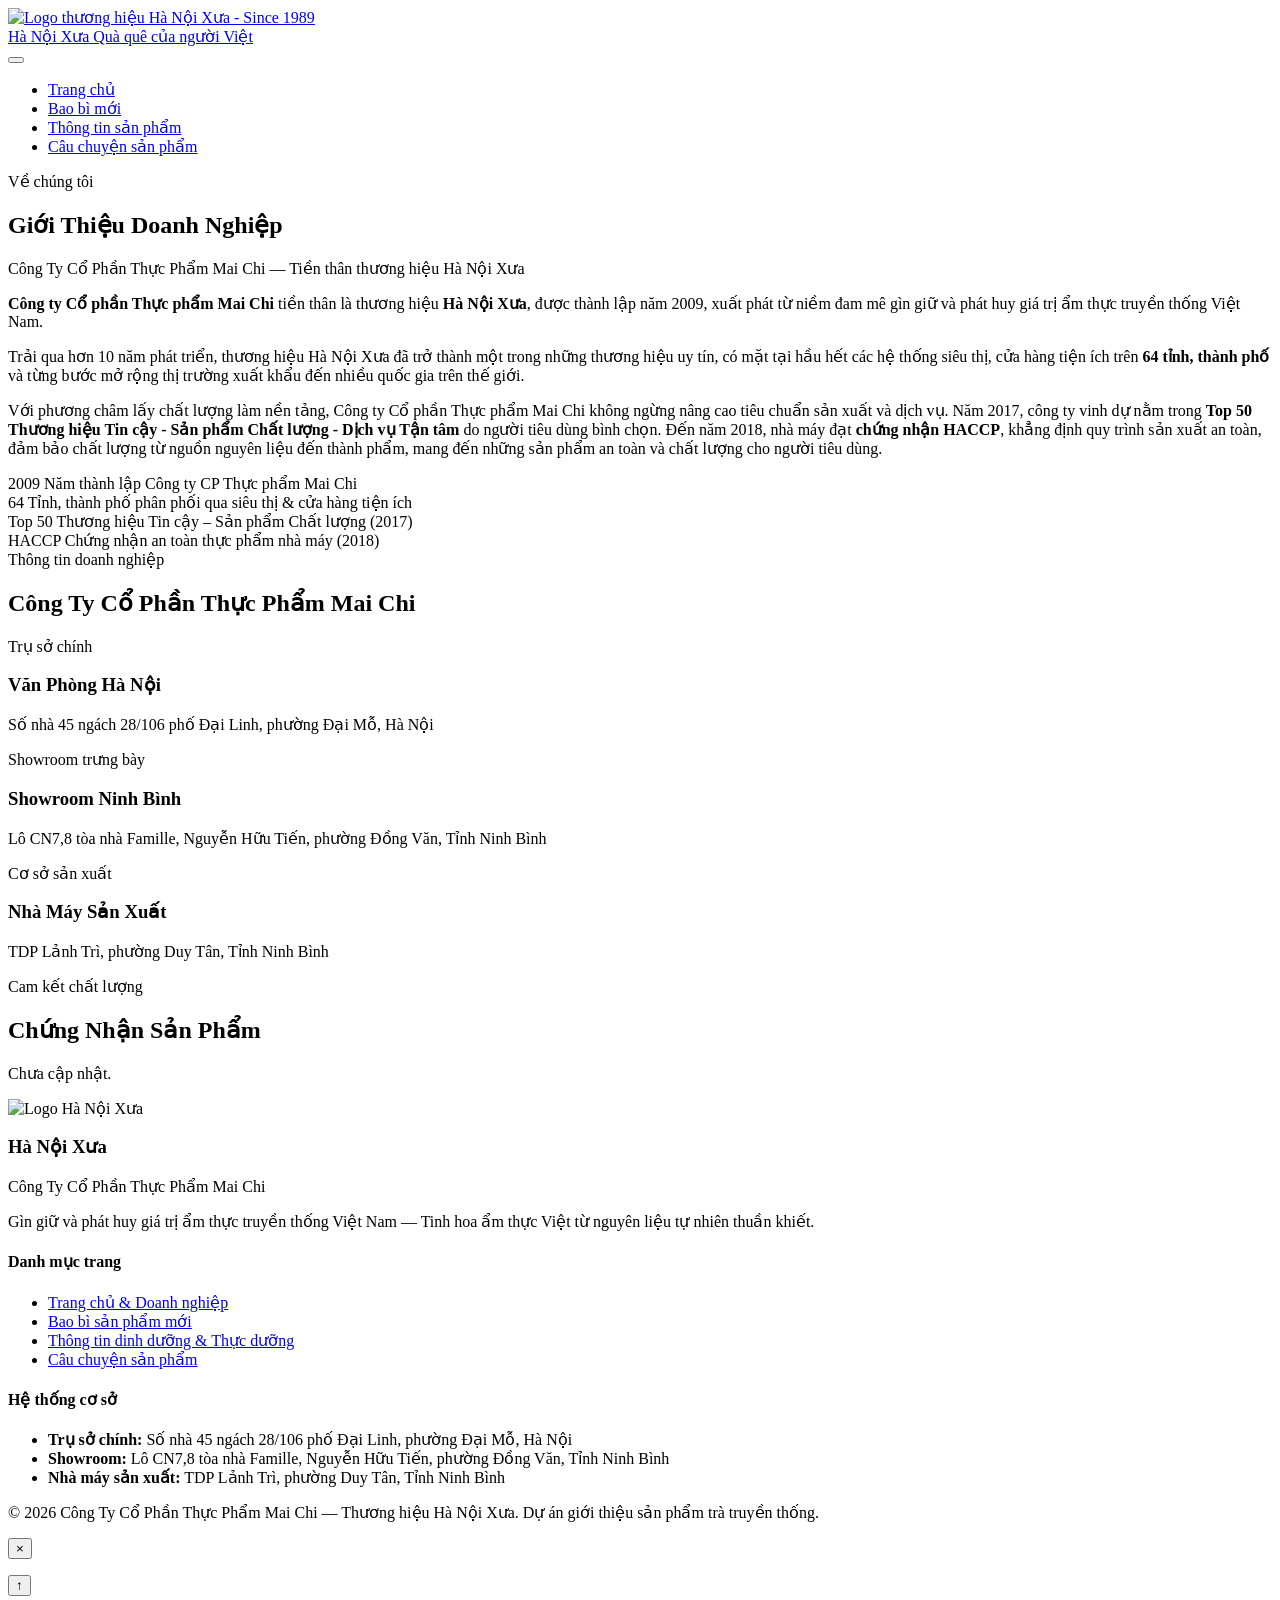
==== index.html @ a82b5b1c "index update" ====
<!DOCTYPE html>
<html lang="vi">
<head>
  <meta charset="UTF-8">
  <meta name="viewport" content="width=device-width, initial-scale=1.0">
  <meta name="description" content="Giới thiệu Công ty Cổ phần Thực phẩm Mai Chi và thương hiệu trà truyền thống Hà Nội Xưa - Quà quê của người Việt.">
  <title>Hà Nội Xưa | Công Ty Cổ Phần Thực Phẩm Mai Chi</title>
  <link rel="icon" href="./assets/images/logo-ha-noi-xua.png?v=2">
  <!-- Google Fonts: Playfair Display (tiêu đề cổ điển) & Be Vietnam Pro (nội dung tiếng Việt) -->
  <link rel="preconnect" href="https://fonts.googleapis.com">
  <link rel="preconnect" href="https://fonts.gstatic.com" crossorigin>
  <link href="https://fonts.googleapis.com/css2?family=Be+Vietnam+Pro:wght@400;500;600;700&family=Playfair+Display:ital,wght@0,600;0,700;1,600&display=swap" rel="stylesheet">
  <!-- Stylesheets (sẽ bổ sung chi tiết ở bước tiếp theo) -->
  <link rel="stylesheet" href="./css/reset.css">
  <link rel="stylesheet" href="./css/variables.css">
  <link rel="stylesheet" href="./css/global.css">
  <link rel="stylesheet" href="./css/pages.css">
</head>
<body>
  <header class="site-header" id="siteHeader">
    <div class="container header-inner">
      <a href="index.html" class="brand-logo" aria-label="Trang chủ Hà Nội Xưa">
        <img src="./assets/images/logo-ha-noi-xua.png" alt="Logo thương hiệu Hà Nội Xưa - Since 1989" width="56" height="56">
        <div class="brand-text">
          <span class="brand-name">Hà Nội Xưa</span>
          <span class="brand-tagline">Quà quê của người Việt</span>
        </div>
      </a>

      <button class="nav-toggle" id="navToggle" type="button" aria-label="Mở menu điều hướng" aria-expanded="false" aria-controls="primaryNav">
        <span class="hamburger-line"></span>
        <span class="hamburger-line"></span>
        <span class="hamburger-line"></span>
      </button>

      <nav class="primary-nav" id="primaryNav" aria-label="Điều hướng chính">
        <ul class="nav-list">
          <li class="nav-item"><a href="index.html" class="nav-link active" aria-current="page">Trang chủ</a></li>
          <li class="nav-item"><a href="newProPack.html" class="nav-link">Bao bì mới</a></li>
          <li class="nav-item"><a href="productInfo.html" class="nav-link">Thông tin sản phẩm</a></li>
          <li class="nav-item"><a href="productStory.html" class="nav-link">Câu chuyện sản phẩm</a></li>
        </ul>
      </nav>
    </div>
  </header>

  <main id="mainContent">
    <!-- Giới thiệu doanh nghiệp -->
    <section class="section about-section" id="about">
      <div class="container">
        <div class="section-header" data-reveal>
          <span class="section-tag">Về chúng tôi</span>
          <h1 class="section-title">Giới Thiệu Doanh Nghiệp</h1>
          <p class="section-subtitle">Công Ty Cổ Phần Thực Phẩm Mai Chi — Tiền thân thương hiệu Hà Nội Xưa</p>
        </div>

        <div class="about-grid">
          <div class="about-story" data-reveal>
            <p>
              <strong>Công ty Cổ phần Thực phẩm Mai Chi</strong> tiền thân là thương hiệu <strong>Hà Nội Xưa</strong>, được thành lập năm 2009, xuất phát từ niềm đam mê gìn giữ và phát huy giá trị ẩm thực truyền thống Việt Nam.
            </p>
            <p>
              Trải qua hơn 10 năm phát triển, thương hiệu Hà Nội Xưa đã trở thành một trong những thương hiệu uy tín, có mặt tại hầu hết các hệ thống siêu thị, cửa hàng tiện ích trên <strong>64 tỉnh, thành phố</strong> và từng bước mở rộng thị trường xuất khẩu đến nhiều quốc gia trên thế giới.
            </p>
            <p>
              Với phương châm lấy chất lượng làm nền tảng, Công ty Cổ phần Thực phẩm Mai Chi không ngừng nâng cao tiêu chuẩn sản xuất và dịch vụ. Năm 2017, công ty vinh dự nằm trong <strong>Top 50 Thương hiệu Tin cậy - Sản phẩm Chất lượng - Dịch vụ Tận tâm</strong> do người tiêu dùng bình chọn. Đến năm 2018, nhà máy đạt <strong>chứng nhận HACCP</strong>, khẳng định quy trình sản xuất an toàn, đảm bảo chất lượng từ nguồn nguyên liệu đến thành phẩm, mang đến những sản phẩm an toàn và chất lượng cho người tiêu dùng.
            </p>
          </div>

          <aside class="about-highlights" data-reveal aria-label="Các con số nổi bật">
            <div class="stat-card">
              <span class="stat-number">2009</span>
              <span class="stat-label">Năm thành lập Công ty CP Thực phẩm Mai Chi</span>
            </div>
            <div class="stat-card">
              <span class="stat-number">64</span>
              <span class="stat-label">Tỉnh, thành phố phân phối qua siêu thị &amp; cửa hàng tiện ích</span>
            </div>
            <div class="stat-card">
              <span class="stat-number">Top 50</span>
              <span class="stat-label">Thương hiệu Tin cậy – Sản phẩm Chất lượng (2017)</span>
            </div>
            <div class="stat-card">
              <span class="stat-number">HACCP</span>
              <span class="stat-label">Chứng nhận an toàn thực phẩm nhà máy (2018)</span>
            </div>
          </aside>
        </div>
      </div>
    </section>

    <!-- Tên & Địa chỉ doanh nghiệp -->
    <section class="section locations-section" id="locations">
      <div class="container">
        <div class="section-header" data-reveal>
          <span class="section-tag">Thông tin doanh nghiệp</span>
          <h2 class="section-title">Công Ty Cổ Phần Thực Phẩm Mai Chi</h2>
        </div>

        <div class="locations-grid">
          <article class="location-card" data-reveal>
            <span class="location-type">Trụ sở chính</span>
            <h3>Văn Phòng Hà Nội</h3>
            <p>Số nhà 45 ngách 28/106 phố Đại Linh, phường Đại Mỗ, Hà Nội</p>
          </article>

          <article class="location-card" data-reveal>
            <span class="location-type">Showroom trưng bày</span>
            <h3>Showroom Ninh Bình</h3>
            <p>Lô CN7,8 tòa nhà Famille, Nguyễn Hữu Tiến, phường Đồng Văn, Tỉnh Ninh Bình</p>
          </article>

          <article class="location-card" data-reveal>
            <span class="location-type">Cơ sở sản xuất</span>
            <h3>Nhà Máy Sản Xuất</h3>
            <p>TDP Lảnh Trì, phường Duy Tân, Tỉnh Ninh Bình</p>
          </article>
        </div>
      </div>
    </section>

    <!-- Chứng nhận sản phẩm -->
    <section class="section cert-section" id="certifications">
      <div class="container">
        <div class="section-header" data-reveal>
          <span class="section-tag">Cam kết chất lượng</span>
          <h2 class="section-title">Chứng Nhận Sản Phẩm</h2>
          <p class="placeholder-note">Chưa cập nhật.</p>
        </div>
      </div>
    </section>
  </main>

  <footer class="site-footer" id="siteFooter">
    <div class="container footer-grid">
      <div class="footer-brand">
        <div class="footer-logo-wrap">
          <img src="./assets/images/logo-ha-noi-xua.png" alt="Logo Hà Nội Xưa" width="64" height="64">
          <div>
            <h3 class="footer-title">Hà Nội Xưa</h3>
            <p class="footer-subtitle">Công Ty Cổ Phần Thực Phẩm Mai Chi</p>
          </div>
        </div>
        <p class="footer-desc">
          Gìn giữ và phát huy giá trị ẩm thực truyền thống Việt Nam — Tinh hoa ẩm thực Việt từ nguyên liệu tự nhiên thuần khiết.
        </p>
      </div>

      <div class="footer-links">
        <h4 class="footer-heading">Danh mục trang</h4>
        <ul>
          <li><a href="index.html">Trang chủ &amp; Doanh nghiệp</a></li>
          <li><a href="newProPack.html">Bao bì sản phẩm mới</a></li>
          <li><a href="productInfo.html">Thông tin dinh dưỡng &amp; Thực dưỡng</a></li>
          <li><a href="productStory.html">Câu chuyện sản phẩm</a></li>
        </ul>
      </div>

      <div class="footer-contact">
        <h4 class="footer-heading">Hệ thống cơ sở</h4>
        <ul class="address-list">
          <li><strong>Trụ sở chính:</strong> Số nhà 45 ngách 28/106 phố Đại Linh, phường Đại Mỗ, Hà Nội</li>
          <li><strong>Showroom:</strong> Lô CN7,8 tòa nhà Famille, Nguyễn Hữu Tiến, phường Đồng Văn, Tỉnh Ninh Bình</li>
          <li><strong>Nhà máy sản xuất:</strong> TDP Lảnh Trì, phường Duy Tân, Tỉnh Ninh Bình</li>
        </ul>
      </div>
    </div>

    <div class="footer-bottom">
      <div class="container">
        <p>&copy; 2026 Công Ty Cổ Phần Thực Phẩm Mai Chi — Thương hiệu Hà Nội Xưa. Dự án giới thiệu sản phẩm trà truyền thống.</p>
      </div>
    </div>
  </footer>

  <!-- Lightbox Modal dùng chung cho xem phóng to hình ảnh -->
  <div class="lightbox-modal" id="lightboxModal" role="dialog" aria-modal="true" aria-hidden="true" aria-labelledby="lightboxCaption">
    <div class="lightbox-backdrop" data-close-lightbox></div>
    <div class="lightbox-content">
      <button type="button" class="lightbox-close" id="lightboxClose" aria-label="Đóng cửa sổ xem ảnh">&times;</button>
      <img src="" alt="" id="lightboxImg">
      <p class="lightbox-caption" id="lightboxCaption"></p>
    </div>
  </div>

  <!-- Nút cuộn nhanh lên đầu trang -->
  <button type="button" class="back-to-top" id="backToTop" aria-label="Cuộn lên đầu trang">&uarr;</button>

  <script src="./js/main.js" defer></script>
</body>
</html>
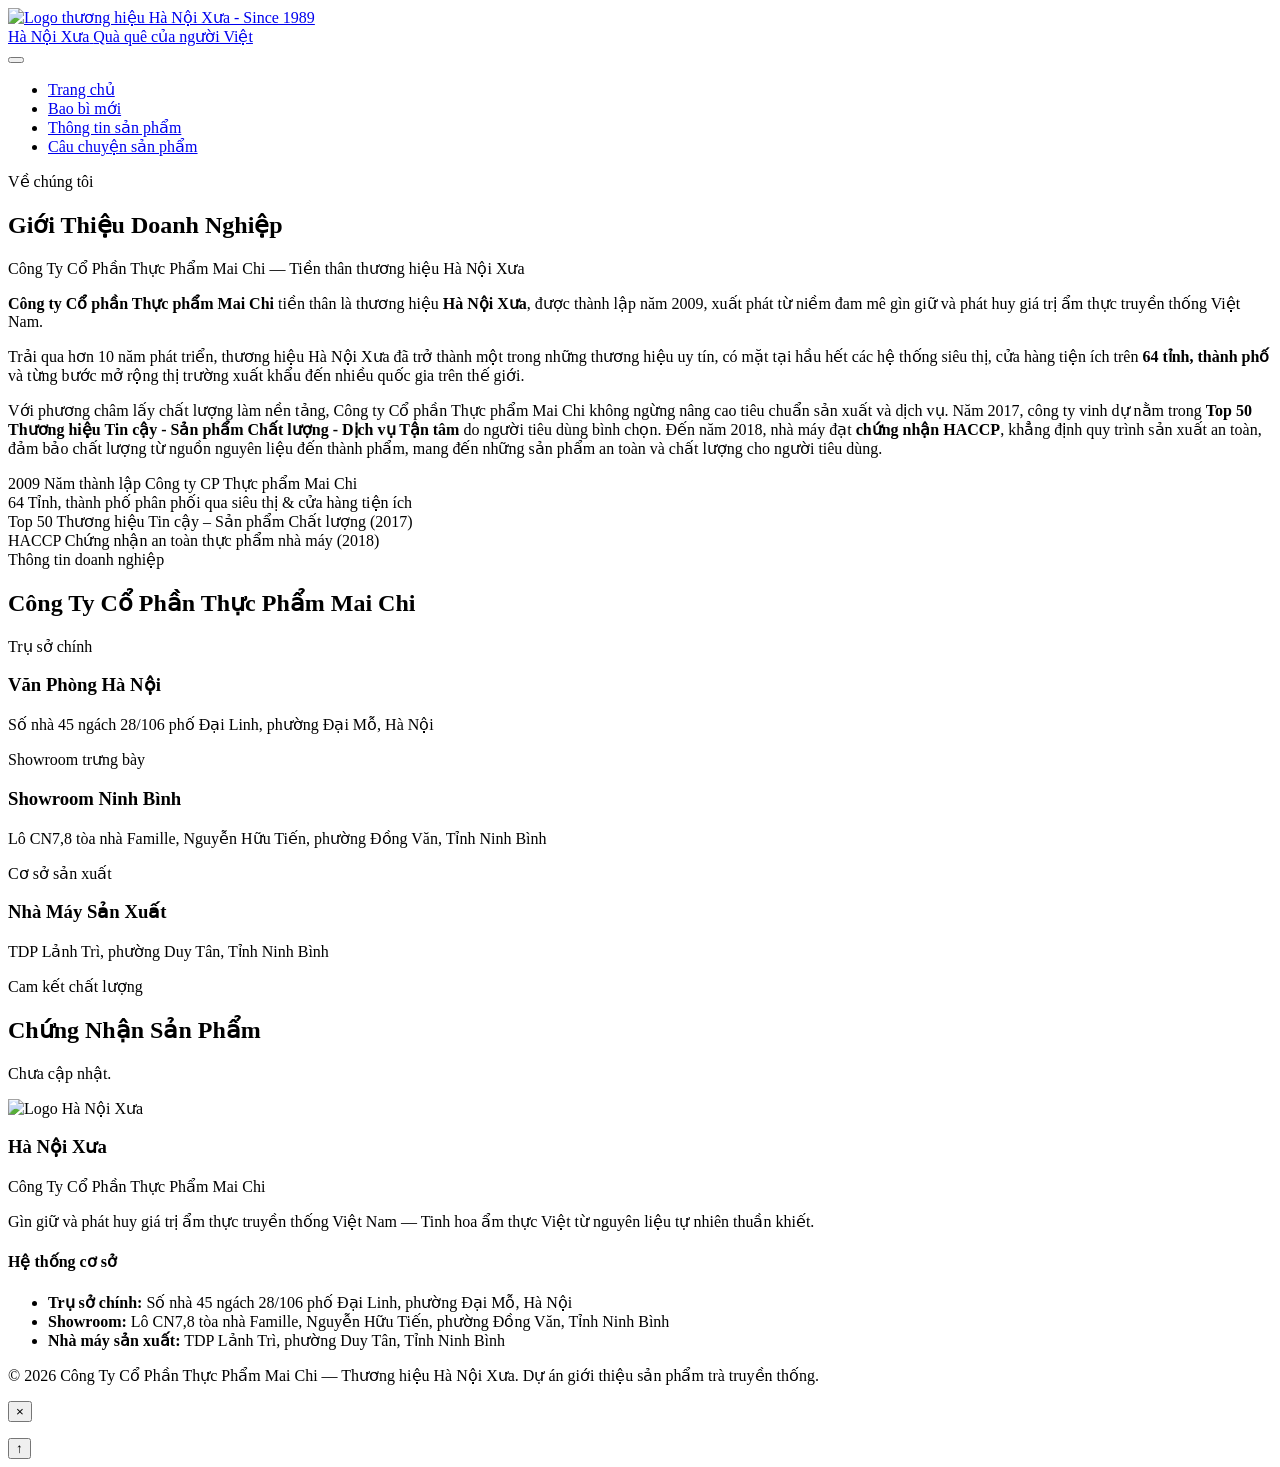
==== commit fa706d3d: "REMOVE FOOTER LINK" ====
--- a/index.html
+++ b/index.html
@@ -5,7 +5,7 @@
   <meta name="viewport" content="width=device-width, initial-scale=1.0">
   <meta name="description" content="Giới thiệu Công ty Cổ phần Thực phẩm Mai Chi và thương hiệu trà truyền thống Hà Nội Xưa - Quà quê của người Việt.">
   <title>Hà Nội Xưa | Công Ty Cổ Phần Thực Phẩm Mai Chi</title>
-  <link rel="icon" href="./assets/images/logo-ha-noi-xua.png?v=2">
+  <link rel="icon" href="./assets/images/logo-ha-noi-xua.PNG?v=2">
   <!-- Google Fonts: Playfair Display (tiêu đề cổ điển) & Be Vietnam Pro (nội dung tiếng Việt) -->
   <link rel="preconnect" href="https://fonts.googleapis.com">
   <link rel="preconnect" href="https://fonts.gstatic.com" crossorigin>
@@ -20,7 +20,7 @@
   <header class="site-header" id="siteHeader">
     <div class="container header-inner">
       <a href="index.html" class="brand-logo" aria-label="Trang chủ Hà Nội Xưa">
-        <img src="./assets/images/logo-ha-noi-xua.png" alt="Logo thương hiệu Hà Nội Xưa - Since 1989" width="56" height="56">
+        <img src="./assets/images/logo-ha-noi-xua.PNG" alt="Logo thương hiệu Hà Nội Xưa - Since 1989" width="56" height="56">
         <div class="brand-text">
           <span class="brand-name">Hà Nội Xưa</span>
           <span class="brand-tagline">Quà quê của người Việt</span>
@@ -135,7 +135,7 @@
     <div class="container footer-grid">
       <div class="footer-brand">
         <div class="footer-logo-wrap">
-          <img src="./assets/images/logo-ha-noi-xua.png" alt="Logo Hà Nội Xưa" width="64" height="64">
+          <img src="./assets/images/logo-ha-noi-xua.PNG" alt="Logo Hà Nội Xưa" width="64" height="64">
           <div>
             <h3 class="footer-title">Hà Nội Xưa</h3>
             <p class="footer-subtitle">Công Ty Cổ Phần Thực Phẩm Mai Chi</p>
@@ -144,16 +144,6 @@
         <p class="footer-desc">
           Gìn giữ và phát huy giá trị ẩm thực truyền thống Việt Nam — Tinh hoa ẩm thực Việt từ nguyên liệu tự nhiên thuần khiết.
         </p>
-      </div>
-
-      <div class="footer-links">
-        <h4 class="footer-heading">Danh mục trang</h4>
-        <ul>
-          <li><a href="index.html">Trang chủ &amp; Doanh nghiệp</a></li>
-          <li><a href="newProPack.html">Bao bì sản phẩm mới</a></li>
-          <li><a href="productInfo.html">Thông tin dinh dưỡng &amp; Thực dưỡng</a></li>
-          <li><a href="productStory.html">Câu chuyện sản phẩm</a></li>
-        </ul>
       </div>
 
       <div class="footer-contact">
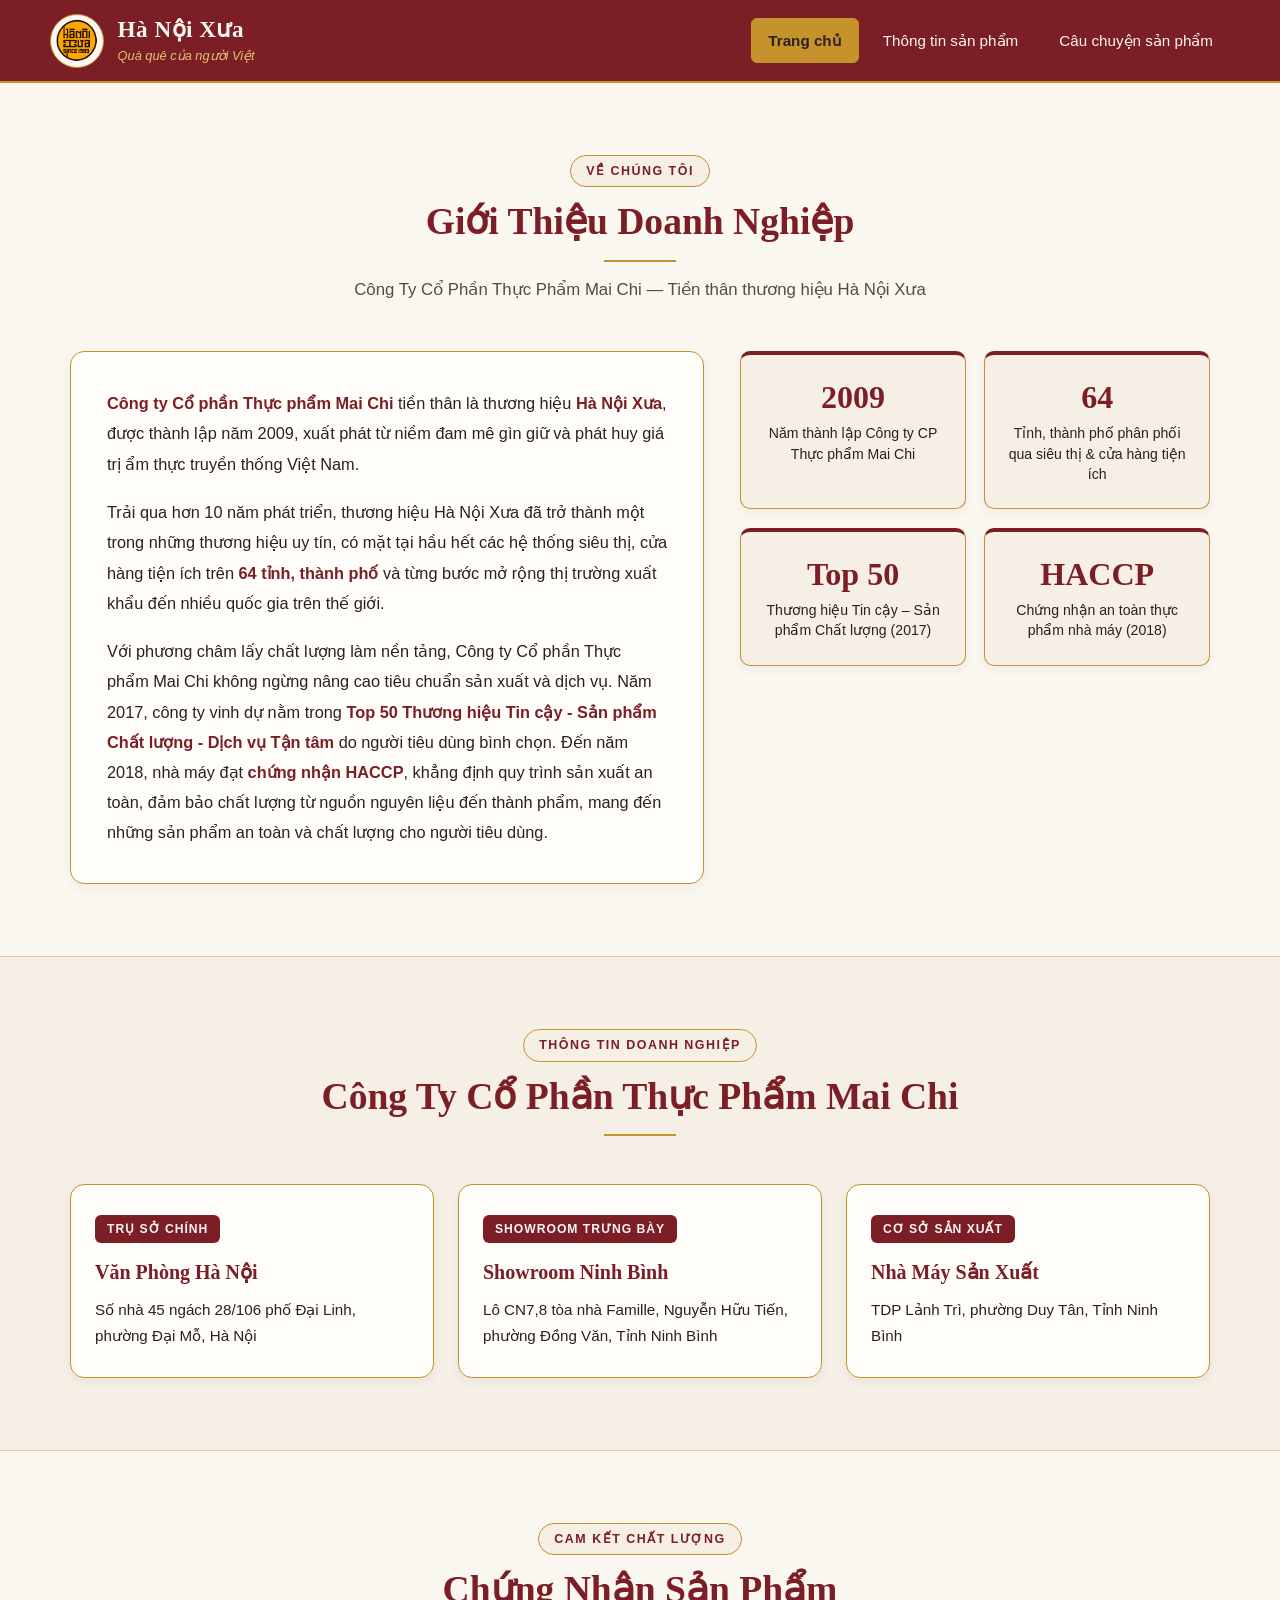
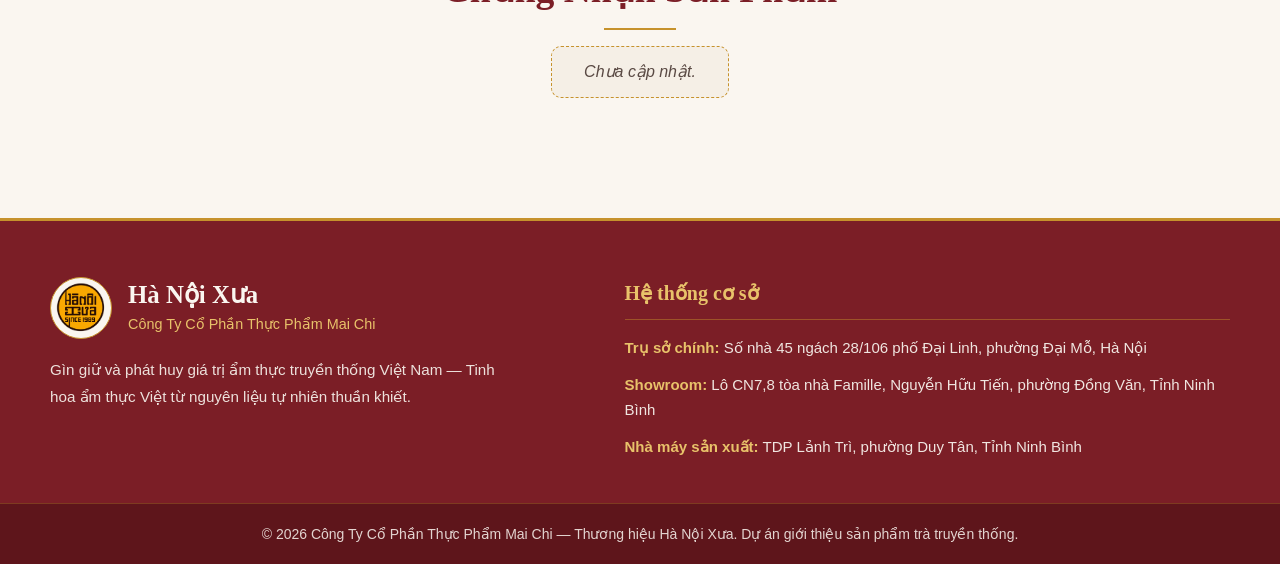
==== commit 4614fccb: "HIDE PAGE 2" ====
--- a/index.html
+++ b/index.html
@@ -36,7 +36,7 @@
       <nav class="primary-nav" id="primaryNav" aria-label="Điều hướng chính">
         <ul class="nav-list">
           <li class="nav-item"><a href="index.html" class="nav-link active" aria-current="page">Trang chủ</a></li>
-          <li class="nav-item"><a href="newProPack.html" class="nav-link">Bao bì mới</a></li>
+          <!--<li class="nav-item"><a href="newProPack.html" class="nav-link">Bao bì mới</a></li>-->
           <li class="nav-item"><a href="productInfo.html" class="nav-link">Thông tin sản phẩm</a></li>
           <li class="nav-item"><a href="productStory.html" class="nav-link">Câu chuyện sản phẩm</a></li>
         </ul>
--- a/css/variables.css
+++ b/css/variables.css
@@ -0,0 +1,51 @@
+/* ==========================================================================
+   VARIABLES.CSS — Hệ thống biến màu sắc (60-30-10), Typography & Spacing
+   ========================================================================== */
+
+:root {
+  /* 1. Bảng màu nhận diện thương hiệu Hà Nội Xưa (Quy tắc 60 - 30 - 10) */
+  /* Nền chính (60%) — Trắng kem / Giấy dó */
+  --color-bg-primary: #FAF6F0;
+  --color-bg-secondary: #F5EFE6;
+  --color-surface: #FFFDF9;
+
+  /* Màu chủ đạo (25–30%) — Đỏ đô (Burgundy) */
+  --color-primary: #7B1E26;
+  --color-primary-dark: #5E151B;
+  --color-primary-light: #962832;
+
+  /* Màu nhấn (10%) — Vàng sẫm (Deep Gold / Ochre) */
+  --color-accent: #C6922C;
+  --color-accent-light: #E8C26A;
+  --color-accent-soft: rgba(198, 146, 44, 0.16);
+
+  /* Màu chữ chính (5%) — Nâu đen / Than ấm (Warm Charcoal) */
+  --color-text-primary: #2B211E;
+  --color-text-secondary: #5A4A44;
+  --color-text-inverse: #FAF6F0;
+
+  /* Màu bổ trợ nhận diện sản phẩm */
+  --color-lotus-green: #3B6E4C;
+
+  /* Đường viền & Đổ bóng */
+  --border-gold: 1px solid var(--color-accent);
+  --border-gold-subtle: 1px solid rgba(198, 146, 44, 0.4);
+  --shadow-sm: 0 4px 12px rgba(43, 33, 30, 0.05);
+  --shadow-md: 0 8px 24px rgba(43, 33, 30, 0.08);
+  --shadow-lg: 0 16px 40px rgba(43, 33, 30, 0.18);
+
+  /* 2. Typography */
+  --font-heading: 'Playfair Display', Georgia, 'Times New Roman', serif;
+  --font-body: 'Be Vietnam Pro', -apple-system, BlinkMacSystemFont, 'Segoe UI', Roboto, sans-serif;
+
+  /* 3. Kích thước & Bo góc */
+  --container-max: 1180px;
+  --radius-sm: 6px;
+  --radius-md: 10px;
+  --radius-lg: 14px;
+  --radius-pill: 999px;
+
+  /* 4. Chuyển động */
+  --transition-fast: 0.2s ease;
+  --transition-base: 0.3s ease;
+}
--- a/css/global.css
+++ b/css/global.css
@@ -0,0 +1,554 @@
+/* ==========================================================================
+   GLOBAL.CSS — Bố cục dùng chung (Header, Banner, Section, Footer, Lightbox)
+   ========================================================================== */
+
+body {
+  font-family: var(--font-body);
+  background-color: var(--color-bg-primary);
+  color: var(--color-text-primary);
+  line-height: 1.65;
+}
+
+.container {
+  width: 100%;
+  max-width: var(--container-max);
+  margin: 0 auto;
+  padding: 0 1.25rem;
+}
+
+/* Focus trạng thái chuẩn trợ năng */
+:focus-visible {
+  outline: 2px solid var(--color-accent);
+  outline-offset: 3px;
+}
+
+/* --------------------------------------------------------------------------
+   1. HEADER & THANH ĐIỀU HƯỚNG (NAVBAR)
+   -------------------------------------------------------------------------- */
+.site-header {
+  position: sticky;
+  top: 0;
+  z-index: 1000;
+  background-color: var(--color-primary);
+  border-bottom: 2px solid var(--color-accent);
+  transition: box-shadow var(--transition-base), background-color var(--transition-base);
+}
+
+.site-header.is-scrolled {
+  background-color: var(--color-primary-dark);
+  box-shadow: 0 6px 20px rgba(43, 33, 30, 0.25);
+}
+
+.header-inner {
+  display: flex;
+  align-items: center;
+  justify-content: space-between;
+  gap: 1.5rem;
+  padding: 0.85rem 0;
+}
+
+.brand-logo {
+  display: inline-flex;
+  align-items: center;
+  gap: 0.85rem;
+}
+
+.brand-logo img {
+  width: 54px;
+  height: 54px;
+  object-fit: contain;
+  border-radius: 50%;
+  background-color: var(--color-bg-primary);
+  border: 1.5px solid var(--color-accent);
+  padding: 2px;
+  flex-shrink: 0;
+}
+
+.brand-text {
+  display: flex;
+  flex-direction: column;
+}
+
+.brand-name {
+  font-family: var(--font-heading);
+  font-size: 1.45rem;
+  font-weight: 700;
+  color: var(--color-text-inverse);
+  line-height: 1.15;
+  letter-spacing: 0.02em;
+}
+
+.brand-tagline {
+  font-size: 0.8rem;
+  font-style: italic;
+  color: var(--color-accent-light);
+  margin-top: 0.15rem;
+}
+
+.nav-list {
+  display: flex;
+  align-items: center;
+  gap: 0.45rem;
+}
+
+.nav-link {
+  display: inline-block;
+  padding: 0.55rem 1rem;
+  border-radius: var(--radius-sm);
+  font-size: 0.95rem;
+  font-weight: 500;
+  color: var(--color-text-inverse);
+  border: 1px solid transparent;
+  transition: background-color var(--transition-fast), color var(--transition-fast), border-color var(--transition-fast);
+}
+
+.nav-link:hover {
+  background-color: rgba(198, 146, 44, 0.2);
+  border-color: var(--color-accent);
+  color: var(--color-text-inverse);
+}
+
+.nav-link.active,
+.nav-link[aria-current="page"] {
+  background-color: var(--color-accent);
+  color: var(--color-text-primary);
+  font-weight: 700;
+  border-color: var(--color-accent);
+}
+
+/* Nút menu mobile */
+.nav-toggle {
+  display: none;
+  flex-direction: column;
+  justify-content: center;
+  gap: 5px;
+  width: 42px;
+  height: 42px;
+  padding: 8px;
+  border-radius: var(--radius-sm);
+  border: 1px solid var(--color-accent);
+}
+
+.hamburger-line {
+  display: block;
+  width: 100%;
+  height: 2px;
+  background-color: var(--color-text-inverse);
+  border-radius: 2px;
+  transition: transform var(--transition-fast), opacity var(--transition-fast);
+}
+
+.nav-toggle[aria-expanded="true"] .hamburger-line:nth-child(1) {
+  transform: translateY(7px) rotate(45deg);
+}
+
+.nav-toggle[aria-expanded="true"] .hamburger-line:nth-child(2) {
+  opacity: 0;
+}
+
+.nav-toggle[aria-expanded="true"] .hamburger-line:nth-child(3) {
+  transform: translateY(-7px) rotate(-45deg);
+}
+
+/* --------------------------------------------------------------------------
+   2. PAGE BANNER & BREADCRUMB (TRANG CON)
+   -------------------------------------------------------------------------- */
+.page-banner {
+  background: linear-gradient(135deg, var(--color-primary) 0%, var(--color-primary-dark) 100%);
+  color: var(--color-text-inverse);
+  text-align: center;
+  padding: 3.25rem 0 2.75rem;
+  border-bottom: 3px solid var(--color-accent);
+}
+
+.breadcrumb {
+  display: inline-flex;
+  align-items: center;
+  justify-content: center;
+  gap: 0.5rem;
+  font-size: 0.875rem;
+  color: var(--color-accent-light);
+  margin-bottom: 0.75rem;
+}
+
+.breadcrumb a {
+  color: var(--color-text-inverse);
+  opacity: 0.88;
+  transition: opacity var(--transition-fast), color var(--transition-fast);
+}
+
+.breadcrumb a:hover {
+  opacity: 1;
+  color: var(--color-accent-light);
+  text-decoration: underline;
+}
+
+.page-title {
+  font-family: var(--font-heading);
+  font-size: clamp(2rem, 4vw, 2.85rem);
+  font-weight: 700;
+  color: var(--color-text-inverse);
+  line-height: 1.2;
+}
+
+.page-desc {
+  max-width: 720px;
+  margin: 0.9rem auto 0;
+  font-size: 1.02rem;
+  color: rgba(250, 246, 240, 0.92);
+}
+
+/* --------------------------------------------------------------------------
+   3. SECTION & TIÊU ĐỀ PHÂN MỤC
+   -------------------------------------------------------------------------- */
+.section {
+  padding: 4.5rem 0;
+}
+
+.section-header {
+  text-align: center;
+  max-width: 780px;
+  margin: 0 auto 3rem;
+}
+
+.section-tag {
+  display: inline-block;
+  font-size: 0.78rem;
+  font-weight: 600;
+  text-transform: uppercase;
+  letter-spacing: 0.12em;
+  color: var(--color-primary);
+  background-color: var(--color-bg-secondary);
+  border: var(--border-gold);
+  padding: 0.3rem 0.95rem;
+  border-radius: var(--radius-pill);
+  margin-bottom: 0.75rem;
+}
+
+.section-title {
+  font-family: var(--font-heading);
+  font-size: clamp(1.75rem, 3.2vw, 2.35rem);
+  font-weight: 700;
+  color: var(--color-primary);
+  line-height: 1.25;
+}
+
+.section-title::after {
+  content: "";
+  display: block;
+  width: 72px;
+  height: 2px;
+  background-color: var(--color-accent);
+  margin: 0.85rem auto 0;
+}
+
+.section-subtitle {
+  margin-top: 0.85rem;
+  font-size: 1.05rem;
+  color: var(--color-text-secondary);
+}
+
+/* Danh sách gạch đầu dòng hoa văn vàng sẫm */
+.styled-list {
+  display: flex;
+  flex-direction: column;
+  gap: 0.85rem;
+}
+
+.styled-list li {
+  position: relative;
+  padding-left: 1.5rem;
+  line-height: 1.75;
+  color: var(--color-text-primary);
+}
+
+.styled-list li::before {
+  content: "❖";
+  position: absolute;
+  left: 0;
+  top: 0.05rem;
+  color: var(--color-accent);
+  font-size: 0.85rem;
+}
+
+.styled-list strong {
+  color: var(--color-primary);
+}
+
+/* Ảnh có hỗ trợ phóng to Lightbox */
+img[data-lightbox] {
+  cursor: zoom-in;
+}
+
+/* Hiệu ứng xuất hiện khi cuộn trang */
+[data-reveal] {
+  opacity: 0;
+  transform: translateY(20px);
+  transition: opacity 0.6s ease, transform 0.6s ease;
+}
+
+[data-reveal].is-revealed {
+  opacity: 1;
+  transform: translateY(0);
+}
+
+/* --------------------------------------------------------------------------
+   4. FOOTER (2 CỘT ĐỒNG BỘ)
+   -------------------------------------------------------------------------- */
+.site-footer {
+  background-color: var(--color-primary);
+  color: var(--color-text-inverse);
+  border-top: 3px solid var(--color-accent);
+  margin-top: auto;
+}
+
+.footer-grid {
+  display: grid;
+  grid-template-columns: 1fr 1.15fr;
+  gap: 3rem;
+  padding: 3.5rem 0 2.75rem;
+}
+
+.footer-logo-wrap {
+  display: flex;
+  align-items: center;
+  gap: 1rem;
+  margin-bottom: 1.1rem;
+}
+
+.footer-logo-wrap img {
+  width: 62px;
+  height: 62px;
+  object-fit: contain;
+  border-radius: 50%;
+  background-color: var(--color-bg-primary);
+  border: 1.5px solid var(--color-accent);
+  padding: 2px;
+  flex-shrink: 0;
+}
+
+.footer-title {
+  font-family: var(--font-heading);
+  font-size: 1.55rem;
+  font-weight: 700;
+  color: var(--color-text-inverse);
+  line-height: 1.2;
+}
+
+.footer-subtitle {
+  font-size: 0.9rem;
+  font-weight: 500;
+  color: var(--color-accent-light);
+  margin-top: 0.2rem;
+}
+
+.footer-desc {
+  color: rgba(250, 246, 240, 0.9);
+  font-size: 0.95rem;
+  line-height: 1.75;
+  max-width: 460px;
+}
+
+.footer-heading {
+  font-family: var(--font-heading);
+  font-size: 1.25rem;
+  font-weight: 700;
+  color: var(--color-accent-light);
+  padding-bottom: 0.55rem;
+  margin-bottom: 1rem;
+  border-bottom: 1px solid rgba(198, 146, 44, 0.45);
+}
+
+.address-list {
+  display: flex;
+  flex-direction: column;
+  gap: 0.75rem;
+  font-size: 0.94rem;
+  color: rgba(250, 246, 240, 0.92);
+  line-height: 1.65;
+}
+
+.address-list strong {
+  color: var(--color-accent-light);
+}
+
+.footer-bottom {
+  background-color: var(--color-primary-dark);
+  border-top: 1px solid rgba(198, 146, 44, 0.3);
+  padding: 1.15rem 0;
+  text-align: center;
+  font-size: 0.875rem;
+  color: rgba(250, 246, 240, 0.85);
+}
+
+/* --------------------------------------------------------------------------
+   5. LIGHTBOX MODAL & NÚT CUỘN LÊN ĐẦU TRANG
+   -------------------------------------------------------------------------- */
+.lightbox-modal {
+  position: fixed;
+  inset: 0;
+  z-index: 2000;
+  display: flex;
+  align-items: center;
+  justify-content: center;
+  padding: 1.5rem;
+  opacity: 0;
+  visibility: hidden;
+  transition: opacity var(--transition-base), visibility var(--transition-base);
+}
+
+.lightbox-modal.is-open {
+  opacity: 1;
+  visibility: visible;
+}
+
+.lightbox-backdrop {
+  position: absolute;
+  inset: 0;
+  background-color: rgba(28, 18, 16, 0.86);
+  backdrop-filter: blur(4px);
+}
+
+.lightbox-content {
+  position: relative;
+  z-index: 1;
+  max-width: 90vw;
+  max-height: 88vh;
+  background-color: var(--color-bg-primary);
+  border: 2px solid var(--color-accent);
+  border-radius: var(--radius-lg);
+  padding: 1rem;
+  box-shadow: var(--shadow-lg);
+  display: flex;
+  flex-direction: column;
+  align-items: center;
+}
+
+.lightbox-content img {
+  max-width: 84vw;
+  max-height: 74vh;
+  width: auto;
+  height: auto;
+  object-fit: contain;
+  border-radius: var(--radius-sm);
+}
+
+.lightbox-caption {
+  margin-top: 0.8rem;
+  font-size: 0.95rem;
+  font-weight: 600;
+  color: var(--color-primary);
+  text-align: center;
+}
+
+.lightbox-close {
+  position: absolute;
+  top: -15px;
+  right: -15px;
+  width: 38px;
+  height: 38px;
+  border-radius: 50%;
+  background-color: var(--color-primary);
+  color: var(--color-text-inverse);
+  border: 2px solid var(--color-accent);
+  font-size: 1.4rem;
+  line-height: 1;
+  display: flex;
+  align-items: center;
+  justify-content: center;
+  transition: background-color var(--transition-fast), color var(--transition-fast);
+}
+
+.lightbox-close:hover {
+  background-color: var(--color-accent);
+  color: var(--color-text-primary);
+}
+
+.back-to-top {
+  position: fixed;
+  right: 1.5rem;
+  bottom: 1.5rem;
+  z-index: 900;
+  width: 44px;
+  height: 44px;
+  border-radius: 50%;
+  background-color: var(--color-primary);
+  color: var(--color-text-inverse);
+  border: 1.5px solid var(--color-accent);
+  font-size: 1.15rem;
+  font-weight: 700;
+  box-shadow: var(--shadow-md);
+  opacity: 0;
+  visibility: hidden;
+  transform: translateY(12px);
+  transition: opacity var(--transition-base), visibility var(--transition-base), transform var(--transition-base), background-color var(--transition-fast), color var(--transition-fast);
+}
+
+.back-to-top.is-visible {
+  opacity: 1;
+  visibility: visible;
+  transform: translateY(0);
+}
+
+.back-to-top:hover {
+  background-color: var(--color-accent);
+  color: var(--color-text-primary);
+}
+
+/* --------------------------------------------------------------------------
+   6. RESPONSIVE DÙNG CHUNG
+   -------------------------------------------------------------------------- */
+@media (max-width: 860px) {
+  .nav-toggle {
+    display: flex;
+  }
+
+  .primary-nav {
+    position: absolute;
+    top: 100%;
+    left: 0;
+    right: 0;
+    background-color: var(--color-primary-dark);
+    border-bottom: 2px solid var(--color-accent);
+    padding: 0 1.25rem;
+    max-height: 0;
+    overflow: hidden;
+    transition: max-height 0.35s ease, padding 0.35s ease;
+  }
+
+  .primary-nav.is-open {
+    max-height: 320px;
+    padding: 1rem 1.25rem 1.25rem;
+  }
+
+  .nav-list {
+    flex-direction: column;
+    align-items: stretch;
+    gap: 0.45rem;
+  }
+
+  .nav-link {
+    display: block;
+    text-align: center;
+  }
+
+  .footer-grid {
+    grid-template-columns: 1fr;
+    gap: 2rem;
+  }
+}
+
+@media (max-width: 576px) {
+  .section {
+    padding: 3.25rem 0;
+  }
+
+  .brand-name {
+    font-size: 1.25rem;
+  }
+
+  .brand-logo img {
+    width: 46px;
+    height: 46px;
+  }
+}
--- a/css/pages.css
+++ b/css/pages.css
@@ -0,0 +1,896 @@
+/* ==========================================================================
+   PAGES.CSS — Định dạng riêng cho từng trang nội dung (Trang 1 → Trang 4)
+   ========================================================================== */
+
+/* ==========================================================================
+   TRANG 1: INDEX.HTML (GIỚI THIỆU DOANH NGHIỆP & CƠ SỞ)
+   ========================================================================== */
+.about-grid {
+  display: grid;
+  grid-template-columns: 1.35fr 1fr;
+  gap: 2.25rem;
+  align-items: start;
+}
+
+.about-story {
+  background-color: var(--color-surface);
+  border: var(--border-gold);
+  border-radius: var(--radius-lg);
+  padding: 2.25rem;
+  box-shadow: var(--shadow-sm);
+}
+
+.about-story p {
+  margin-bottom: 1.15rem;
+  line-height: 1.85;
+  font-size: 1.02rem;
+}
+
+.about-story p:last-child {
+  margin-bottom: 0;
+}
+
+.about-story strong {
+  color: var(--color-primary);
+}
+
+.about-highlights {
+  display: grid;
+  grid-template-columns: repeat(2, 1fr);
+  gap: 1.15rem;
+}
+
+.stat-card {
+  background-color: var(--color-bg-secondary);
+  border: var(--border-gold);
+  border-top: 4px solid var(--color-primary);
+  border-radius: var(--radius-md);
+  padding: 1.5rem 1.25rem;
+  text-align: center;
+  box-shadow: var(--shadow-sm);
+  transition: transform var(--transition-fast), box-shadow var(--transition-fast);
+}
+
+.stat-card:hover {
+  transform: translateY(-4px);
+  box-shadow: var(--shadow-md);
+}
+
+.stat-number {
+  display: block;
+  font-family: var(--font-heading);
+  font-size: 2rem;
+  font-weight: 700;
+  color: var(--color-primary);
+  line-height: 1.15;
+  margin-bottom: 0.45rem;
+}
+
+.stat-label {
+  display: block;
+  font-size: 0.88rem;
+  color: var(--color-text-primary);
+  line-height: 1.45;
+}
+
+.locations-section {
+  background-color: var(--color-bg-secondary);
+  border-top: var(--border-gold-subtle);
+  border-bottom: var(--border-gold-subtle);
+}
+
+.locations-grid {
+  display: grid;
+  grid-template-columns: repeat(3, 1fr);
+  gap: 1.5rem;
+}
+
+.location-card {
+  background-color: var(--color-surface);
+  border: var(--border-gold);
+  border-radius: var(--radius-lg);
+  padding: 1.85rem 1.5rem;
+  box-shadow: var(--shadow-sm);
+  transition: transform var(--transition-fast), box-shadow var(--transition-fast);
+}
+
+.location-card:hover {
+  transform: translateY(-4px);
+  box-shadow: var(--shadow-md);
+}
+
+.location-type {
+  display: inline-block;
+  font-size: 0.76rem;
+  font-weight: 600;
+  text-transform: uppercase;
+  letter-spacing: 0.08em;
+  background-color: var(--color-primary);
+  color: var(--color-text-inverse);
+  padding: 0.25rem 0.75rem;
+  border-radius: var(--radius-sm);
+  margin-bottom: 0.85rem;
+}
+
+.location-card h3 {
+  font-family: var(--font-heading);
+  font-size: 1.25rem;
+  color: var(--color-primary);
+  margin-bottom: 0.5rem;
+}
+
+.location-card p {
+  font-size: 0.95rem;
+  color: var(--color-text-primary);
+  line-height: 1.65;
+}
+
+.placeholder-note {
+  display: inline-block;
+  margin-top: 1rem;
+  padding: 0.75rem 2rem;
+  background-color: var(--color-bg-secondary);
+  border: 1px dashed var(--color-accent);
+  border-radius: var(--radius-md);
+  color: var(--color-text-secondary);
+  font-style: italic;
+}
+
+/* ==========================================================================
+   TRANG 2: NEWPROPACK.HTML (BAO BÌ SẢN PHẨM MỚI & QUY CÁCH ĐÓNG GÓI)
+   ========================================================================== */
+.comparison-grid {
+  display: grid;
+  grid-template-columns: repeat(2, 1fr);
+  gap: 2rem;
+}
+
+.pack-compare-card {
+  background-color: var(--color-surface);
+  border: var(--border-gold);
+  border-radius: var(--radius-lg);
+  overflow: hidden;
+  box-shadow: var(--shadow-sm);
+  transition: transform var(--transition-fast), box-shadow var(--transition-fast);
+}
+
+.pack-compare-card:hover {
+  transform: translateY(-4px);
+  box-shadow: var(--shadow-md);
+}
+
+.pack-img-box {
+  position: relative;
+  aspect-ratio: 4 / 3;
+  background-color: var(--color-bg-secondary);
+  overflow: hidden;
+}
+
+.pack-img-box img {
+  width: 100%;
+  height: 100%;
+  object-fit: cover;
+  transition: transform 0.4s ease;
+}
+
+.pack-compare-card:hover .pack-img-box img {
+  transform: scale(1.03);
+}
+
+.pack-label {
+  position: absolute;
+  top: 1rem;
+  left: 1rem;
+  padding: 0.35rem 0.95rem;
+  border-radius: var(--radius-pill);
+  font-size: 0.8rem;
+  font-weight: 600;
+  letter-spacing: 0.04em;
+}
+
+.badge-old {
+  background-color: var(--color-text-secondary);
+  color: var(--color-text-inverse);
+}
+
+.badge-new {
+  background-color: var(--color-primary);
+  color: var(--color-text-inverse);
+  border: var(--border-gold);
+}
+
+.pack-compare-card figcaption {
+  padding: 1.1rem 1.25rem;
+  text-align: center;
+  border-top: var(--border-gold-subtle);
+}
+
+.pack-compare-card h3 {
+  font-family: var(--font-heading);
+  font-size: 1.2rem;
+  color: var(--color-primary);
+}
+
+/* Hệ thống Tabs dùng chung cho Trang 2 & Trang 3 */
+.structure-section {
+  background-color: var(--color-bg-secondary);
+  border-top: var(--border-gold-subtle);
+  border-bottom: var(--border-gold-subtle);
+}
+
+.tabs-nav,
+.ingredient-switcher {
+  display: flex;
+  flex-wrap: wrap;
+  justify-content: center;
+  gap: 0.75rem;
+  margin-bottom: 2rem;
+}
+
+.tab-btn {
+  padding: 0.75rem 1.4rem;
+  border-radius: var(--radius-md);
+  border: var(--border-gold);
+  background-color: var(--color-surface);
+  color: var(--color-primary);
+  font-size: 0.95rem;
+  font-weight: 600;
+  transition: background-color var(--transition-fast), color var(--transition-fast), transform var(--transition-fast), box-shadow var(--transition-fast);
+}
+
+.tab-btn:hover {
+  background-color: var(--color-accent-soft);
+}
+
+.tab-btn.active,
+.tab-btn[aria-selected="true"] {
+  background-color: var(--color-primary);
+  color: var(--color-text-inverse);
+  border-color: var(--color-accent);
+  box-shadow: 0 4px 14px rgba(123, 30, 38, 0.22);
+}
+
+/* Tab switcher đặt bên trong Page Banner đỏ đô (Trang 3) */
+.page-banner .ingredient-switcher {
+  margin-top: 1.65rem;
+  margin-bottom: 0;
+}
+
+.page-banner .tab-btn {
+  background-color: rgba(250, 246, 240, 0.12);
+  color: var(--color-text-inverse);
+  border-color: var(--color-accent);
+}
+
+.page-banner .tab-btn:hover {
+  background-color: rgba(198, 146, 44, 0.28);
+}
+
+.page-banner .tab-btn.active,
+.page-banner .tab-btn[aria-selected="true"] {
+  background-color: var(--color-accent);
+  color: var(--color-text-primary);
+  font-weight: 700;
+}
+
+.tabs-panels {
+  background-color: var(--color-surface);
+  border: var(--border-gold);
+  border-radius: var(--radius-lg);
+  padding: 2.25rem;
+  box-shadow: var(--shadow-sm);
+}
+
+.tab-panel[hidden] {
+  display: none;
+}
+
+/* Hệ màu nhận diện bao bì */
+.color-swatch-grid {
+  display: grid;
+  grid-template-columns: repeat(4, 1fr);
+  gap: 1.5rem;
+}
+
+.swatch-card {
+  background-color: var(--color-surface);
+  border: var(--border-gold);
+  border-radius: var(--radius-lg);
+  overflow: hidden;
+  box-shadow: var(--shadow-sm);
+  transition: transform var(--transition-fast);
+}
+
+.swatch-card:hover {
+  transform: translateY(-4px);
+}
+
+.swatch-preview {
+  height: 115px;
+  border-bottom: var(--border-gold-subtle);
+}
+
+.swatch-burgundy {
+  background-color: var(--color-primary);
+}
+
+.swatch-cream {
+  background-color: var(--color-bg-secondary);
+}
+
+.swatch-lotus-green {
+  background-color: var(--color-lotus-green);
+}
+
+.swatch-earthy-gold {
+  background-color: var(--color-accent);
+}
+
+.swatch-info {
+  padding: 1.25rem;
+}
+
+.swatch-info h3 {
+  font-family: var(--font-heading);
+  font-size: 1.15rem;
+  color: var(--color-primary);
+  margin-bottom: 0.4rem;
+}
+
+.swatch-info p {
+  font-size: 0.9rem;
+  color: var(--color-text-primary);
+  line-height: 1.55;
+}
+
+/* Chất liệu vỏ hộp & túi lọc */
+.materials-section {
+  background-color: var(--color-bg-secondary);
+  border-top: var(--border-gold-subtle);
+  border-bottom: var(--border-gold-subtle);
+}
+
+.materials-grid {
+  display: grid;
+  grid-template-columns: repeat(2, 1fr);
+  gap: 1.75rem;
+}
+
+.material-card {
+  background-color: var(--color-surface);
+  border: var(--border-gold);
+  border-radius: var(--radius-lg);
+  padding: 2rem;
+  box-shadow: var(--shadow-sm);
+}
+
+.material-tag {
+  display: inline-block;
+  font-size: 0.78rem;
+  font-weight: 600;
+  text-transform: uppercase;
+  letter-spacing: 0.06em;
+  color: var(--color-primary);
+  border-bottom: 1px solid var(--color-accent);
+  padding-bottom: 0.2rem;
+  margin-bottom: 0.75rem;
+}
+
+.material-card h3 {
+  font-family: var(--font-heading);
+  font-size: 1.3rem;
+  color: var(--color-primary);
+  margin-bottom: 0.85rem;
+}
+
+.material-card p {
+  line-height: 1.75;
+}
+
+.material-card strong {
+  color: var(--color-primary);
+}
+
+/* Quy cách đóng gói bổ sung (Hộp nhỏ dùng thử & Hộp quà tặng) */
+.variant-detail-block {
+  background-color: var(--color-surface);
+  border: var(--border-gold);
+  border-radius: var(--radius-lg);
+  padding: 2.25rem;
+  margin-bottom: 2.75rem;
+  box-shadow: var(--shadow-sm);
+}
+
+.variant-header {
+  margin-bottom: 1.75rem;
+  padding-bottom: 1rem;
+  border-bottom: var(--border-gold-subtle);
+}
+
+.variant-badge {
+  display: inline-block;
+  background-color: var(--color-primary);
+  color: var(--color-text-inverse);
+  font-size: 0.78rem;
+  font-weight: 600;
+  padding: 0.25rem 0.85rem;
+  border-radius: var(--radius-pill);
+  margin-bottom: 0.55rem;
+}
+
+.variant-header h3 {
+  font-family: var(--font-heading);
+  font-size: 1.55rem;
+  color: var(--color-primary);
+}
+
+.variant-content-grid {
+  display: grid;
+  grid-template-columns: 1fr 1.25fr;
+  gap: 2rem;
+  align-items: start;
+}
+
+.gift-bag-block .variant-content-grid {
+  grid-template-columns: 1.25fr 1fr;
+}
+
+.variant-media,
+.variant-showcase-media {
+  background-color: var(--color-bg-secondary);
+  border: var(--border-gold-subtle);
+  border-radius: var(--radius-md);
+  overflow: hidden;
+}
+
+.variant-showcase-media {
+  margin-bottom: 2rem;
+}
+
+.variant-media img,
+.variant-showcase-media img {
+  width: 100%;
+  height: auto;
+}
+
+.variant-media figcaption,
+.variant-showcase-media figcaption {
+  padding: 0.75rem 1rem;
+  font-size: 0.86rem;
+  font-style: italic;
+  color: var(--color-text-secondary);
+  text-align: center;
+  border-top: var(--border-gold-subtle);
+}
+
+.variant-text p {
+  margin-bottom: 1.1rem;
+  line-height: 1.75;
+}
+
+.gift-intro {
+  background-color: var(--color-bg-secondary);
+  border-left: 4px solid var(--color-primary);
+  border-radius: 0 var(--radius-md) var(--radius-md) 0;
+  padding: 1.4rem 1.6rem;
+  margin-bottom: 1.75rem;
+}
+
+.gift-intro h4 {
+  font-family: var(--font-heading);
+  font-size: 1.25rem;
+  color: var(--color-primary);
+  margin-bottom: 0.5rem;
+}
+
+.gift-intro p {
+  line-height: 1.75;
+}
+
+.gift-sections-list {
+  display: flex;
+  flex-direction: column;
+  gap: 1.5rem;
+}
+
+.gift-sub-block {
+  padding-bottom: 1.4rem;
+  border-bottom: 1px dashed rgba(198, 146, 44, 0.55);
+}
+
+.gift-sub-block:last-child {
+  border-bottom: none;
+  padding-bottom: 0;
+}
+
+.gift-sub-block h4 {
+  font-family: var(--font-heading);
+  font-size: 1.2rem;
+  color: var(--color-primary);
+  margin-bottom: 0.65rem;
+}
+
+.gift-sub-block p {
+  margin-bottom: 0.85rem;
+  line-height: 1.75;
+}
+
+/* Danh mục các loại trà khác */
+.catalog-header {
+  margin-top: 4rem;
+}
+
+.tea-catalog-grid {
+  display: grid;
+  grid-template-columns: repeat(3, 1fr);
+  gap: 1.75rem;
+}
+
+.tea-card {
+  background-color: var(--color-surface);
+  border: var(--border-gold);
+  border-radius: var(--radius-lg);
+  overflow: hidden;
+  box-shadow: var(--shadow-sm);
+  transition: transform var(--transition-fast), box-shadow var(--transition-fast);
+}
+
+.tea-card:hover {
+  transform: translateY(-4px);
+  box-shadow: var(--shadow-md);
+}
+
+.tea-card-img {
+  aspect-ratio: 4 / 3;
+  background-color: var(--color-bg-secondary);
+  overflow: hidden;
+}
+
+.tea-card-img img {
+  width: 100%;
+  height: 100%;
+  object-fit: cover;
+  transition: transform 0.35s ease;
+}
+
+.tea-card:hover .tea-card-img img {
+  transform: scale(1.04);
+}
+
+.tea-card-body {
+  padding: 1rem 1.25rem;
+  text-align: center;
+  border-top: var(--border-gold-subtle);
+}
+
+.tea-card-body h3 {
+  font-family: var(--font-heading);
+  font-size: 1.15rem;
+  color: var(--color-primary);
+}
+
+/* ==========================================================================
+   TRANG 3: PRODUCTINFO.HTML (DINH DƯỠNG & THỰC DƯỠNG)
+   ========================================================================== */
+.research-grid {
+  display: grid;
+  grid-template-columns: 0.9fr 1.35fr;
+  gap: 2rem;
+  align-items: start;
+  margin-bottom: 2.75rem;
+}
+
+.research-visual {
+  border: var(--border-gold);
+  border-radius: var(--radius-lg);
+  overflow: hidden;
+  background-color: var(--color-bg-secondary);
+  box-shadow: var(--shadow-sm);
+}
+
+.research-visual img {
+  width: 100%;
+  height: auto;
+}
+
+.research-content,
+.research-single {
+  background-color: var(--color-surface);
+  border: var(--border-gold);
+  border-radius: var(--radius-lg);
+  padding: 1.85rem 2rem;
+  margin-bottom: 2.5rem;
+  box-shadow: var(--shadow-sm);
+}
+
+.research-grid .research-content {
+  margin-bottom: 0;
+}
+
+.research-content h3,
+.research-single h3,
+.nutrition-table-wrap h3,
+.macrobiotic-block h3 {
+  font-family: var(--font-heading);
+  font-size: 1.35rem;
+  color: var(--color-primary);
+  margin-bottom: 1.15rem;
+}
+
+.research-quote {
+  background-color: var(--color-bg-secondary);
+  border-left: 4px solid var(--color-primary);
+  border-radius: 0 var(--radius-md) var(--radius-md) 0;
+  padding: 1.1rem 1.35rem;
+  margin-bottom: 1rem;
+  line-height: 1.75;
+}
+
+.research-quote:last-child {
+  margin-bottom: 0;
+}
+
+.research-quote strong {
+  color: var(--color-primary);
+}
+
+.nutrition-table-wrap {
+  margin-bottom: 3rem;
+}
+
+.table-responsive {
+  overflow-x: auto;
+  border: var(--border-gold);
+  border-radius: var(--radius-md);
+  background-color: var(--color-surface);
+  box-shadow: var(--shadow-sm);
+}
+
+.nutrition-table {
+  width: 100%;
+  text-align: left;
+}
+
+.nutrition-table thead th {
+  background-color: var(--color-primary);
+  color: var(--color-text-inverse);
+  font-weight: 600;
+  padding: 0.9rem 1.25rem;
+  border-bottom: 2px solid var(--color-accent);
+}
+
+.nutrition-table thead th:last-child,
+.nutrition-table tbody td:last-child {
+  text-align: right;
+  width: 35%;
+}
+
+.nutrition-table tbody td {
+  padding: 0.75rem 1.25rem;
+  border-bottom: 1px solid rgba(198, 146, 44, 0.28);
+}
+
+.nutrition-table tbody tr:nth-child(even) {
+  background-color: rgba(245, 239, 230, 0.55);
+}
+
+.nutrition-table .table-group-row th {
+  background-color: var(--color-bg-secondary);
+  color: var(--color-primary);
+  font-weight: 700;
+  font-size: 0.82rem;
+  text-transform: uppercase;
+  letter-spacing: 0.06em;
+  padding: 0.7rem 1.25rem;
+  border-top: var(--border-gold);
+  border-bottom: var(--border-gold);
+}
+
+.macrobiotic-block {
+  margin-bottom: 2.75rem;
+}
+
+.macrobiotic-block:last-child {
+  margin-bottom: 0;
+}
+
+.food-grid {
+  display: grid;
+  grid-template-columns: repeat(4, 1fr);
+  gap: 1.35rem;
+}
+
+.food-card {
+  background-color: var(--color-surface);
+  border: var(--border-gold);
+  border-radius: var(--radius-md);
+  overflow: hidden;
+  box-shadow: var(--shadow-sm);
+  transition: transform var(--transition-fast), box-shadow var(--transition-fast);
+}
+
+.food-card:hover {
+  transform: translateY(-4px);
+  box-shadow: var(--shadow-md);
+}
+
+.food-card img {
+  width: 100%;
+  aspect-ratio: 4 / 3;
+  object-fit: cover;
+}
+
+.food-card figcaption {
+  padding: 0.85rem 1rem;
+  text-align: center;
+  font-size: 0.92rem;
+  font-weight: 600;
+  color: var(--color-primary);
+  border-top: var(--border-gold-subtle);
+}
+
+/* ==========================================================================
+   TRANG 4: PRODUCTSTORY.HTML (CÂU CHUYỆN SẢN PHẨM - EDITORIAL STORYTELLING)
+   ========================================================================== */
+.story-article {
+  max-width: 820px;
+  margin: 0 auto;
+  background-color: var(--color-surface);
+  border: var(--border-gold);
+  border-radius: var(--radius-lg);
+  padding: 3rem 3.25rem;
+  box-shadow: var(--shadow-md);
+}
+
+.story-header {
+  text-align: center;
+  margin-bottom: 2.25rem;
+  padding-bottom: 1.85rem;
+  border-bottom: var(--border-gold-subtle);
+}
+
+.story-main-title {
+  font-family: var(--font-heading);
+  font-size: clamp(1.45rem, 2.8vw, 2rem);
+  font-weight: 700;
+  color: var(--color-primary);
+  line-height: 1.35;
+  margin-bottom: 1.5rem;
+}
+
+.story-epigraph {
+  background-color: var(--color-bg-secondary);
+  border: var(--border-gold-subtle);
+  border-radius: var(--radius-md);
+  padding: 1.35rem 1.75rem;
+  font-style: italic;
+  font-size: 1.02rem;
+  color: var(--color-text-secondary);
+  line-height: 1.8;
+}
+
+.story-part {
+  margin-bottom: 1.85rem;
+  padding-bottom: 1.5rem;
+  border-bottom: 1px dashed rgba(198, 146, 44, 0.5);
+}
+
+.story-part:last-child {
+  border-bottom: none;
+  margin-bottom: 0;
+  padding-bottom: 0;
+}
+
+.story-part p {
+  font-size: 1.04rem;
+  line-height: 1.88;
+  margin-bottom: 1.15rem;
+  color: var(--color-text-primary);
+  text-align: justify;
+}
+
+.story-part p:last-child {
+  margin-bottom: 0;
+}
+
+.story-part strong {
+  color: var(--color-primary);
+}
+
+.story-highlight-line {
+  text-align: center !important;
+  font-size: 1.2rem !important;
+  background-color: var(--color-bg-secondary);
+  border: var(--border-gold-subtle);
+  border-radius: var(--radius-md);
+  padding: 0.85rem 1.25rem;
+  margin: 1.35rem 0 !important;
+}
+
+.story-quote,
+.story-questions {
+  background-color: var(--color-bg-secondary);
+  border-left: 4px solid var(--color-primary);
+  border-radius: 0 var(--radius-md) var(--radius-md) 0;
+  padding: 1.2rem 1.5rem;
+  margin: 1.35rem 0;
+  font-style: italic;
+}
+
+.story-quote p,
+.story-questions p {
+  text-align: left;
+  margin-bottom: 0.75rem;
+}
+
+.story-quote p:last-child,
+.story-questions p:last-child {
+  margin-bottom: 0;
+}
+
+.story-closing {
+  font-weight: 600;
+  color: var(--color-primary) !important;
+  background-color: var(--color-bg-secondary);
+  border: var(--border-gold);
+  border-radius: var(--radius-md);
+  padding: 1.35rem 1.6rem;
+  margin-top: 1.35rem;
+  text-align: left !important;
+}
+
+/* ==========================================================================
+   RESPONSIVE CHO CÁC TRANG NỘI DUNG
+   ========================================================================== */
+@media (max-width: 992px) {
+  .about-grid,
+  .research-grid,
+  .variant-content-grid,
+  .gift-bag-block .variant-content-grid {
+    grid-template-columns: 1fr;
+  }
+
+  .locations-grid,
+  .tea-catalog-grid {
+    grid-template-columns: repeat(2, 1fr);
+  }
+
+  .color-swatch-grid,
+  .food-grid {
+    grid-template-columns: repeat(2, 1fr);
+  }
+}
+
+@media (max-width: 640px) {
+  .about-highlights,
+  .locations-grid,
+  .comparison-grid,
+  .color-swatch-grid,
+  .materials-grid,
+  .tea-catalog-grid,
+  .food-grid {
+    grid-template-columns: 1fr;
+  }
+
+  .about-story,
+  .tabs-panels,
+  .variant-detail-block,
+  .research-content,
+  .research-single {
+    padding: 1.5rem;
+  }
+
+  .story-article {
+    padding: 1.75rem 1.35rem;
+  }
+
+  .story-part p {
+    text-align: left;
+  }
+
+  .tabs-nav,
+  .ingredient-switcher {
+    flex-direction: column;
+    align-items: stretch;
+  }
+}
